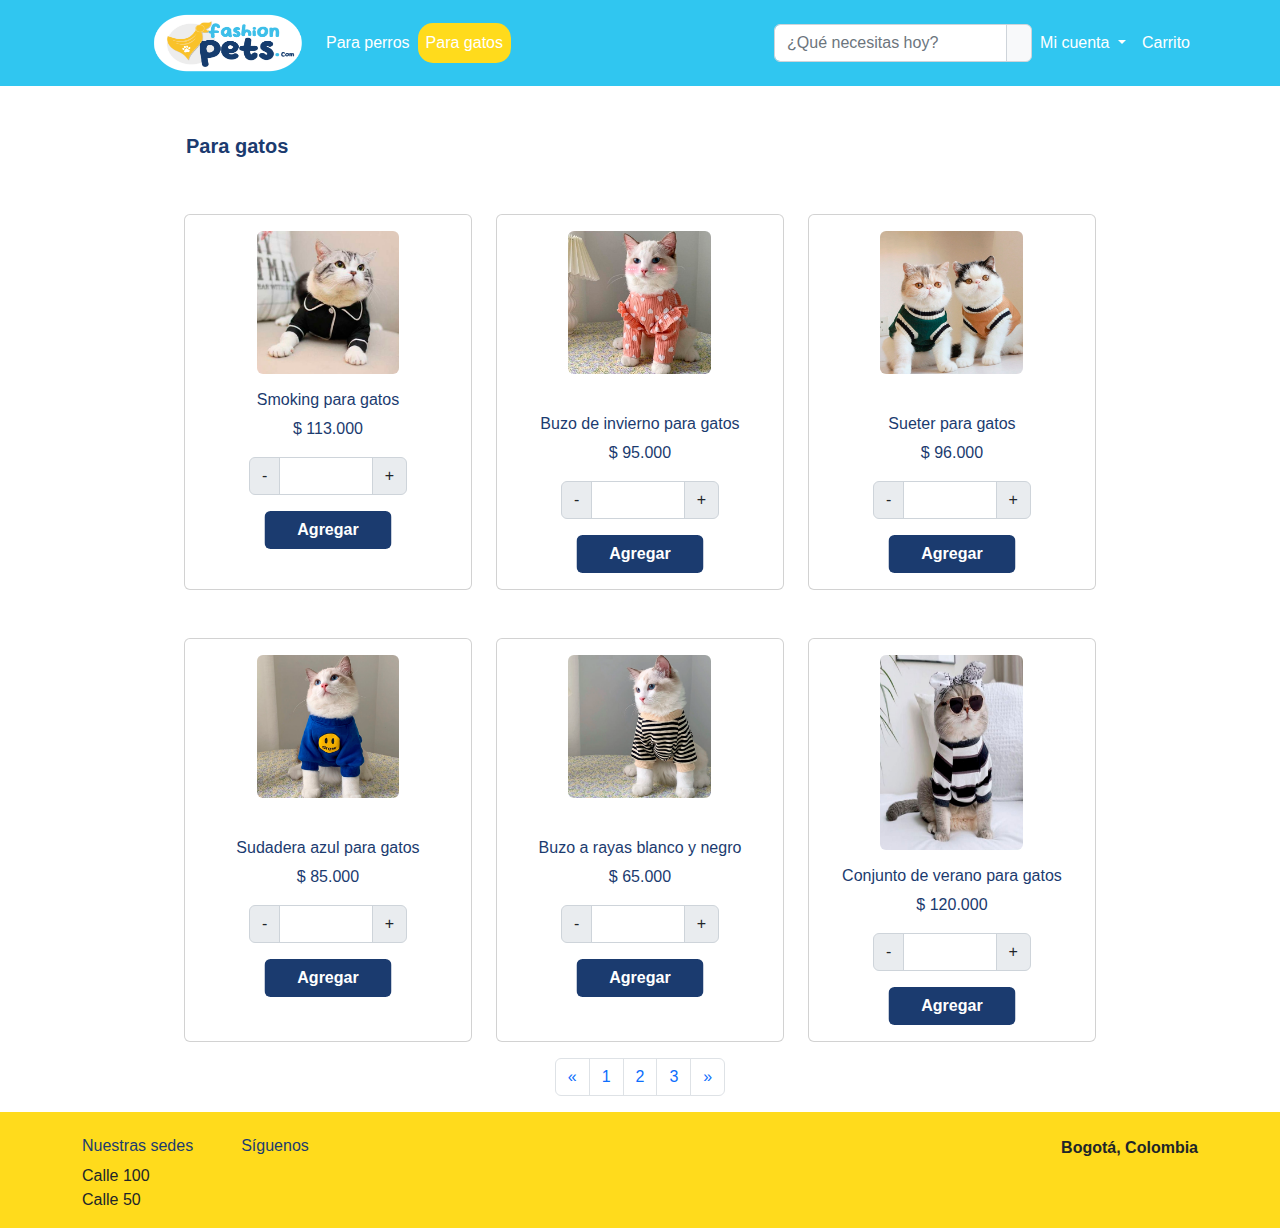
==== tiendagatos.html @ 291b4638 "final" ====
<!DOCTYPE html>
<html lang="en">

<head>
    <meta charset="UTF-8">
    <meta http-equiv="X-UA-Compatible" content="IE=edge">
    <meta name="viewport" content="width=device-width, initial-scale=1.0">
    <title>Document</title>
    <meta charset="UTF-8">
    <meta http-equiv="X-UA-Compatible" content="IE=edge">
    <meta name="viewport" content="width=device-width, initial-scale=1.0">
    <title>Document</title>
    <link rel="stylesheet" href="assets/css/bootstrap.min.css">
    <link rel="stylesheet" href="https://cdnjs.cloudflare.com/ajax/libs/font-awesome/6.2.1/css/all.min.css"
        integrity="sha512-MV7K8+y+gLIBoVD59lQIYicR65iaqukzvf/nwasF0nqhPay5w/9lJmVM2hMDcnK1OnMGCdVK+iQrJ7lzPJQd1w=="
        crossorigin="anonymous" referrerpolicy="no-referrer" />
    <link rel="shortcut icon" href="assets/img/FAVICON (1).png" type="image/x-icon">
    <link rel="stylesheet" href="assets/css/stylegatos.css">
</head>


<body>
    <nav class="navbar navbar-expand-lg">
        <div class="container">
            <a class="navbar-brand" href="#"> <img src="assets/img/LOGO.png" class="Img" alt=""> </a>
            <button class="navbar-toggler" type="button" data-bs-toggle="collapse"
                data-bs-target="#navbarSupportedContent" aria-controls="navbarSupportedContent" aria-expanded="false"
                aria-label="Toggle navigation">
                <span class="navbar-toggler-icon"></span>
            </button>
            <div class="collapse navbar-collapse" id="navbarSupportedContent">
                <ul class="navbar-nav me-auto mb-2 mb-lg-0">

                    <li class="nav-item opcionNav">
                        <a class="nav-link active text-white" aria-current="page" href="#">Para perros <i
                                class="fa-solid fa-dog"></i></a>
                    </li>
                    <li class="nav-item opcionNav opciong ">
                        <a class="nav-link active text-white" aria-current="page" href="#">Para gatos <i
                                class="fa-solid fa-cat"></i></a>
                    </li>
                </ul>
                <div class="input-group mb-3 w-auto pt-3">
                    <input type="text" class="form-control" placeholder="¿Qu&eacute; necesitas hoy?">
                    <span class="input-group-text bg-light" id="basic-addon2"><i
                            class="fa-solid fa-magnifying-glass"></i></span>
                </div>
                <ul class="navbar-nav mb-2 mb-lg-0 d-flex">
                    <li class="nav-item dropdown">
                        <a class="nav-link dropdown-toggle text-white" href="#" role="button" data-bs-toggle="dropdown"
                            aria-expanded="false">
                            Mi cuenta
                        </a>
                        <ul class="dropdown-menu">
                            <li><a class="dropdown-item" href="#">Iniciar sesi&oacute;n</a></li>
                            <li><a class="dropdown-item" href="#">Registrate</a></li>
                        </ul>
                    </li>
                    <li class="nav-item">
                        <a class="nav-link text-white " href="#">Carrito <i class="fa-solid fa-cart-shopping"></i></a>
                    </li>
                </ul>


            </div>
        </div>
    </nav>

    <section class="container">
        <h5 class="pt-5 fw-bold ">Para gatos</h5>
    </section>

    <div class="container w-75">
        <div class="row d-flex justify-content-center align-items-center">

            <div class="row row-cols-1 row-cols-md-3 g-4">
                <div class="col-lg-4  col-sm-12 ">
                    <div class="card h-100">
                        <img src="assets/img/producto-1-gatos.png" class="card-img-top w-50 mt-3 rounded mx-auto d-block"
                            alt="...">
                        <div class="card-body">
                            <h6 class="card-title fs text-center">Smoking para gatos</h6>
                            <p class="precio text-center">$ 113.000</p>

                            <div class="input-group mb-3 px-5">
                                <span class="input-group-text">-</span>
                                <input type="text" class="form-control text-center"
                                    aria-label="Amount (to the nearest dollar)">
                                <span class="input-group-text">+</span>
                            </div>
                            <button type="button"
                                class="btn text-white fw-bold w-50 boton1 d-flex justify-content-center align-items-center">Agregar</button>
                        </div>

                    </div>
                </div>
                <div class="col-lg-4  col-sm-12 ">
                    <div class="card h-100">
                        <img src="assets/img/producto-2-gatos.png" class="card-img-top w-50 mt-3 rounded mx-auto d-block"
                            alt="..."><br>
                        <div class="card-body">
                            <h6 class="card-title text-center">Buzo de invierno para gatos</h6>
                            <p class="precio text-center">$ 95.000</p>
                            <div class="input-group mb-3 px-5">
                                <span class="input-group-text">-</span>
                                <input type="text" class="form-control text-center"
                                    aria-label="Amount (to the nearest dollar)">
                                <span class="input-group-text">+</span>
                            </div>
                            <button type="button"
                                class="btn text-white fw-bold w-50 boton1 d-flex justify-content-center align-items-center">Agregar</button>
                        </div>

                    </div>
                </div>
                <div class="col-lg-4  col-sm-12 ">
                    <div class="card h-100">
                        <img src="assets/img/producto-3-gatos.png" class="card-img-top w-50 mt-3 rounded mx-auto d-block"
                            alt="..."><br>
                        <div class="card-body">
                            <h6 class="card-title text-center">Sueter para gatos</h6>
                            <p class="precio text-center">$ 96.000</p>
                            <div class="input-group mb-3 px-5">
                                <span class="input-group-text">-</span>
                                <input type="text" class="form-control text-center"
                                    aria-label="Amount (to the nearest dollar)">
                                <span class="input-group-text">+</span>
                            </div>
                            <button type="button"
                                class="btn text-white fw-bold w-50 boton1 d-flex justify-content-center align-items-center">Agregar</button>
                        </div>

                    </div>
                </div>
            </div>
        </div>
    </div>


    <div class="container w-75">
        <div class="row d-flex justify-content-center align-items-center">

            <div class="row row-cols-1 row-cols-md-3 g-4">
                <div class="col-lg-4  col-sm-12 ">
                    <div class="card h-100">
                        <img src="assets/img/producto-4-gatos.png" class="card-img-top w-50  mt-3 rounded mx-auto d-block"
                            alt="..."><br>
                        <div class="card-body">
                            <h6 class="card-title text-center">Sudadera azul para gatos</h6>
                            <p class="precio text-center">$ 85.000</p>
                            <div class="input-group mb-3 px-5">
                                <span class="input-group-text">-</span>
                                <input type="text" class="form-control text-center"
                                    aria-label="Amount (to the nearest dollar)">
                                <span class="input-group-text">+</span>
                            </div>
                            <button type="button"
                                class="btn text-white fw-bold w-50 boton1 d-flex justify-content-center align-items-center">Agregar</button>

                        </div>

                    </div>
                </div>
                <div class="col-lg-4  col-sm-12 ">
                    <div class="card h-100">
                        <img src="assets/img/producto-5-gatos.png" class="card-img-top w-50 mt-3 rounded mx-auto d-block"
                            alt="..."><br>
                        <div class="card-body">
                            <h6 class="card-title text-center">Buzo a rayas blanco y negro</h6>
                            <p class="precio text-center">$ 65.000</p>
                            <div class="input-group mb-3 px-5">
                                <span class="input-group-text">-</span>
                                <input type="text" class="form-control text-center"
                                    aria-label="Amount (to the nearest dollar)">
                                <span class="input-group-text">+</span>
                            </div>
                            <button type="button"
                                class="btn text-white fw-bold w-50 boton1 d-flex justify-content-center align-items-center">Agregar</button>
                        </div>

                    </div>
                </div>
                <div class="col-lg-4  col-sm-12 ">
                    <div class="card h-100">
                        <img src="assets/img/producto-6-gatos.png"
                            class="card-img-top w-50 mt-3 rounded mx-auto d-block imgf" alt="...">
                        <div class="card-body">
                            <h6 class="card-title text-center">Conjunto de verano para gatos</h6>
                            <p class="precio text-center">$ 120.000</p>
                            <div class="input-group mb-3 px-5">
                                <span class="input-group-text">-</span>
                                <input type="text" class="form-control text-center"
                                    aria-label="Amount (to the nearest dollar)">
                                <span class="input-group-text">+</span>
                            </div>
                            <button type="button"
                                class="btn text-white fw-bold w-50 boton1 d-flex justify-content-center align-items-center">Agregar</button>
                        </div>

                    </div>
                </div>
            </div>
        </div>
    </div>

    <nav aria-label="Page navigation example">
        <ul class="pagination mt-3 justify-content-center">
            <li class="page-item">
                <a class="page-link" href="#" aria-label="Previous">
                    <span aria-hidden="true">&laquo;</span>
                </a>
            </li>
            <li class="page-item"><a class="page-link" href="#">1</a></li>
            <li class="page-item"><a class="page-link" href="#">2</a></li>
            <li class="page-item"><a class="page-link" href="#">3</a></li>
            <li class="page-item">
                <a class="page-link" href="#" aria-label="Next">
                    <span aria-hidden="true">&raquo;</span>
                </a>
            </li>
        </ul>
    </nav>




    <footer class="miFooter d-flex me-auto mb-2 mb-lg-0">
        <div class="container d-flex justify-content-between me-auto mb-2 mb-lg-0 mt-4">
            <div class="d-flex">
                <div>
                    <h6>Nuestras sedes</h6>
                    <ul class="list-unstyled">
                        <li>Calle 100</li>
                        <li>Calle 50</li>
                    </ul>
                </div>
                <div class="d-flex ms-5">
                    <h6>S&iacute;guenos</h6>
                    <ul class="d-flex list-unstyled">
                        <li class="ms-2">
                            <a href="#"><i class="fa-brands fa-facebook"></i></a>
                        </li>
                        <li class="ms-2">
                            <a href="#"><i class="fa-brands fa-twitter"></i></a>
                        </li>
                        <li class="ms-2">
                            <a href="#"><i class="fa-brands fa-instagram"></i></a>
                        </li>
                    </ul>
                </div>
            </div>
            <div class="texto fw-bold">
                <p>Bogot&aacute;, Colombia</p>
            </div>
        </div>
    </footer>


    <script src="assets/js/bootstrap.bundle.js"></script>

</body>

</html>
---- assets/css/stylegatos.css ----
*{
    margin: 0;
    padding: 0;
    box-sizing: border-box;
    font-family: Arial, Helvetica, sans-serif;
}

.navbar{
    background-color: #30C6F0;
}
.btn:hover {
    background-color: #FFDB1C;
}

.Img {
    width: 150px;
    height: 60px;
    margin-left: 70px;
}
.imgf{
    height: 195px;
}
h5{
    margin-left: 104px;
}
.precio,h5, h6{
    color: #1B3B6F;  
}
.boton1{
    background-color: #1B3B6F;
    transform: translateX(50%);
}
.opcionNav{
    transition: all 200ms;
}
.opcionNav:hover{
    background-color: #FFDB1C;
    border-radius: 15px;
}
.opciong{
    background-color: #FFDB1C;
    border-radius: 15px;
}




.miFooter {
    background-color: #FFDB1C;
}
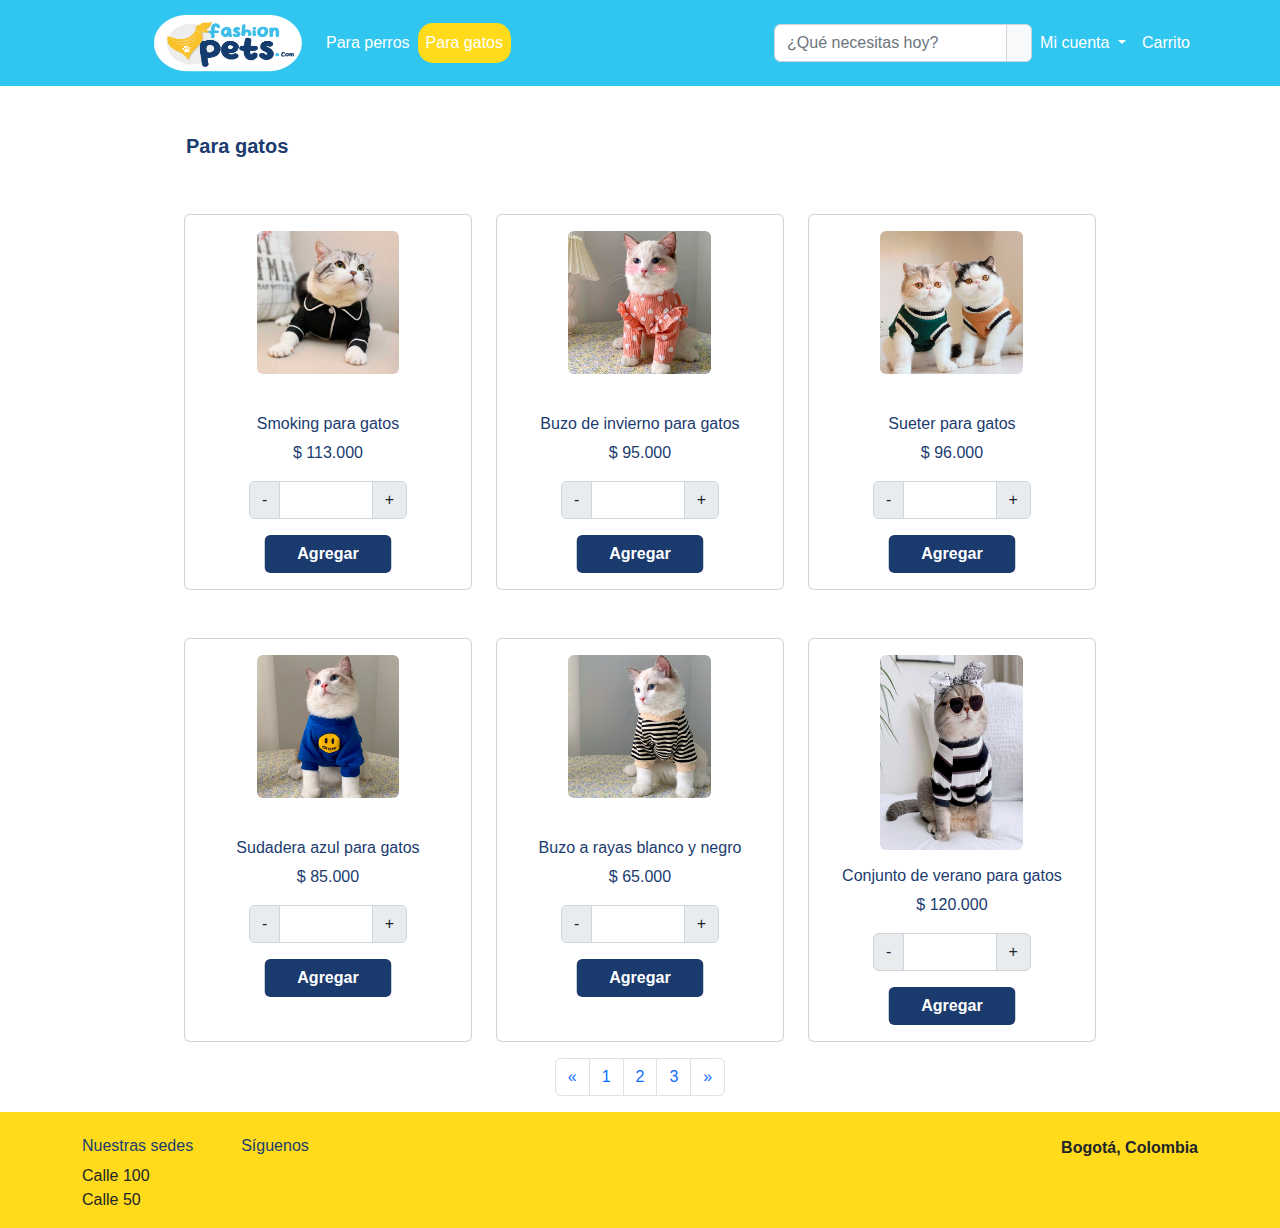
==== commit 34adb941: "finalizado" ====
--- a/tiendagatos.html
+++ b/tiendagatos.html
@@ -32,7 +32,7 @@
                 <ul class="navbar-nav me-auto mb-2 mb-lg-0">
 
                     <li class="nav-item opcionNav">
-                        <a class="nav-link active text-white" aria-current="page" href="#">Para perros <i
+                        <a class="nav-link active text-white" aria-current="page" href="http://127.0.0.1:5500/tiendaperros.html#">Para perros <i
                                 class="fa-solid fa-dog"></i></a>
                     </li>
                     <li class="nav-item opcionNav opciong ">
@@ -77,7 +77,7 @@
                 <div class="col-lg-4  col-sm-12 ">
                     <div class="card h-100">
                         <img src="assets/img/producto-1-gatos.png" class="card-img-top w-50 mt-3 rounded mx-auto d-block"
-                            alt="...">
+                            alt="..."><br>
                         <div class="card-body">
                             <h6 class="card-title fs text-center">Smoking para gatos</h6>
                             <p class="precio text-center">$ 113.000</p>
--- a/assets/css/stylegatos.css
+++ b/assets/css/stylegatos.css
@@ -10,6 +10,7 @@
 }
 .btn:hover {
     background-color: #FFDB1C;
+    color: #1B3B6F !important;
 }
 
 .Img {
